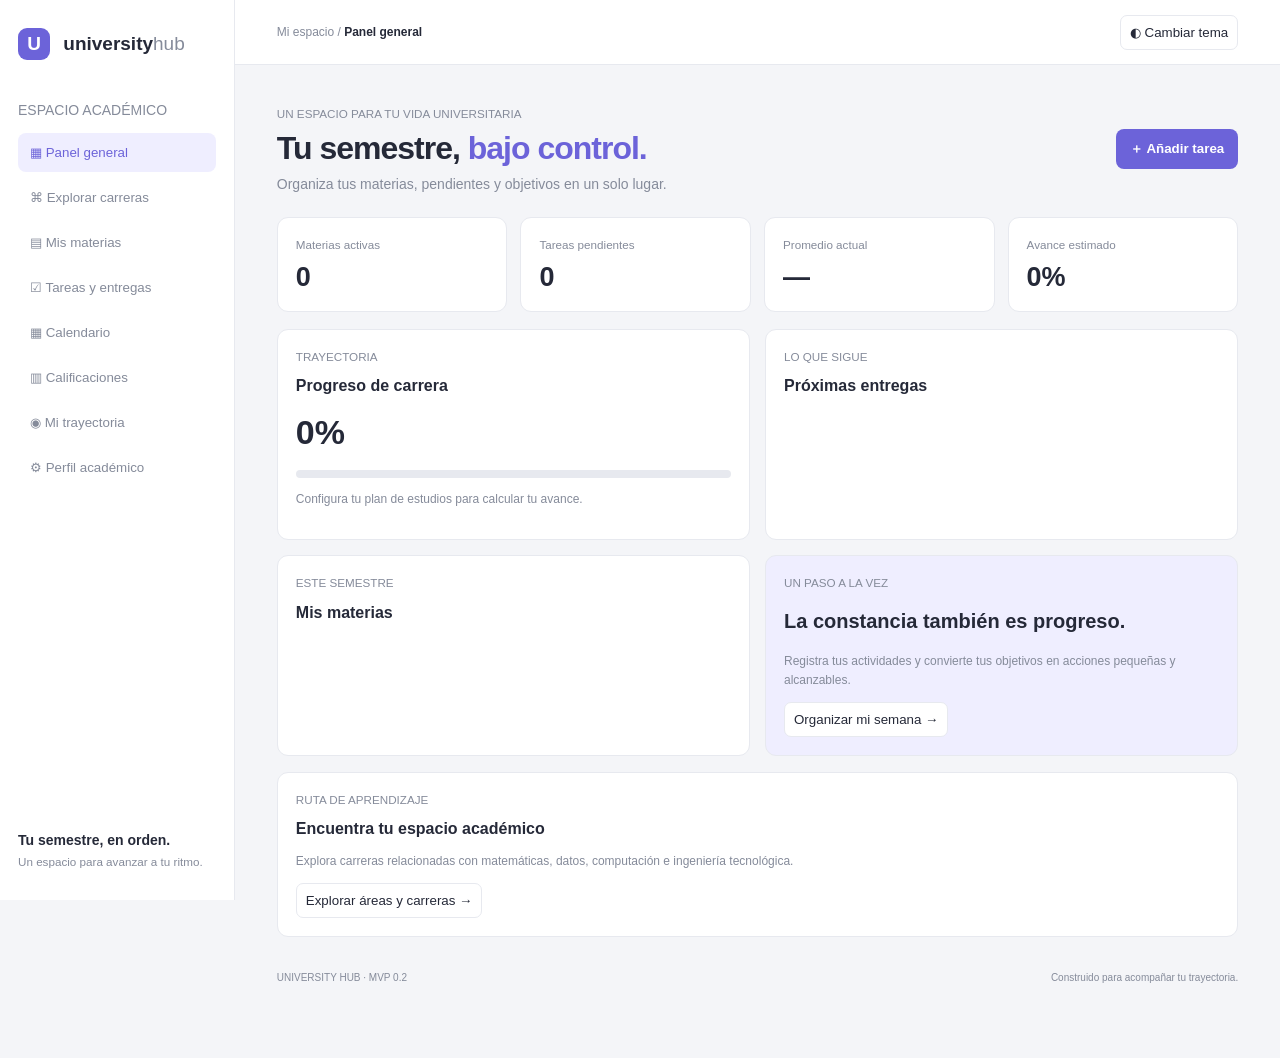
==== frontend/index.html @ e2d9e66b "Add UNAM study plan references and academic profile" ====
<!doctype html>
<html lang="es">
<head>
<meta charset="utf-8">
<meta name="viewport" content="width=device-width,initial-scale=1">
<title>University Hub</title>
<link rel="stylesheet" href="styles.css?v=20261125-6">
</head>
<body>
<aside class="sidebar">
  <div class="brand"><b>U</b> university<span>hub</span></div>
  <p class="muted">ESPACIO ACADÉMICO</p>
  <nav>
    <button class="active" data-view="dashboard">▦ Panel general</button>
    <button data-view="careers">⌘ Explorar carreras</button>
    <button data-view="subjects">▤ Mis materias</button>
    <button data-view="tasks">☑ Tareas y entregas</button>
    <button data-view="calendar">▦ Calendario</button>
    <button data-view="grades">▥ Calificaciones</button>
    <button data-view="progress">◉ Mi trayectoria</button>
    <button data-view="profile">⚙ Perfil académico</button>
  </nav>
  <div class="side-bottom"><p>Tu semestre, en orden.</p><small>Un espacio para avanzar a tu ritmo.</small></div>
</aside>
<main>
  <header><span>Mi espacio / <b id="crumb">Panel general</b></span><button id="theme">◐ Cambiar tema</button></header>
  <div class="content">
    <div class="welcome">
      <div><small>UN ESPACIO PARA TU VIDA UNIVERSITARIA</small><h1 id="title">Tu semestre, <em>bajo control.</em></h1><p id="subtitle">Organiza tus materias, pendientes y objetivos en un solo lugar.</p></div>
      <button class="primary" id="new-task">＋ Añadir tarea</button>
    </div>
    <section class="view active" id="dashboard">
      <div class="stats">
        <article><small>Materias activas</small><strong id="s-subjects">0</strong></article>
        <article><small>Tareas pendientes</small><strong id="s-tasks">0</strong></article>
        <article><small>Promedio actual</small><strong id="s-average">—</strong></article>
        <article><small>Avance estimado</small><strong id="s-progress">0%</strong></article>
      </div>
      <div class="grid">
        <article class="panel"><small>TRAYECTORIA</small><h2>Progreso de carrera</h2><strong class="big" id="progress">0%</strong><div class="bar"><i id="bar"></i></div><p id="credits">Configura tu plan de estudios para calcular tu avance.</p></article>
        <article class="panel"><small>LO QUE SIGUE</small><h2>Próximas entregas</h2><div id="upcoming"></div></article>
        <article class="panel"><small>ESTE SEMESTRE</small><h2>Mis materias</h2><div id="subject-summary"></div></article>
        <article class="panel accent"><small>UN PASO A LA VEZ</small><h2>La constancia también es progreso.</h2><p>Registra tus actividades y convierte tus objetivos en acciones pequeñas y alcanzables.</p><button data-go="tasks">Organizar mi semana →</button></article>
      </div>
      <article class="panel career-highlight"><small>RUTA DE APRENDIZAJE</small><h2 id="career-home-title">Encuentra tu espacio académico</h2><p id="career-home-description">Explora carreras relacionadas con matemáticas, datos, computación e ingeniería tecnológica.</p><button data-go="careers">Explorar áreas y carreras →</button></article>
    </section>
    <section class="view" id="careers">
      <div class="section-head"><div><h2>Explora áreas y carreras</h2><p>Elige una disciplina y descubre carreras afines, sus materias y herramientas.</p></div></div>
      <div class="career-grid" id="career-list"></div>
      <p class="notice">Las áreas y materias son una guía orientativa, no un plan oficial. Los nombres, créditos, seriaciones y requisitos cambian según la universidad y el plan de estudios.</p>
    </section>
    <section class="view" id="subjects"><div class="section-head"><div><h2>Materias del semestre</h2><p>Administra tus asignaturas y créditos.</p></div><button class="primary" id="add-subject">＋ Nueva materia</button></div><div class="cards" id="subjects-list"></div></section>
    <section class="view" id="tasks"><div class="section-head"><div><h2>Tareas y entregas</h2><p>Da seguimiento a tus próximos pendientes.</p></div><button class="primary" id="add-task-2">＋ Nueva tarea</button></div><div class="panel" id="tasks-list"></div></section>
    <section class="view" id="calendar"><div class="section-head"><div><h2>Calendario académico</h2><p>Fechas importantes y organización semanal.</p></div></div><div class="panel"><h2 id="month">Este mes</h2><div class="calendar" id="calendar-grid"></div></div></section>
    <section class="view" id="grades"><div class="section-head"><div><h2>Calificaciones</h2><p>Consulta tus resultados y promedio.</p></div></div><div class="panel"><h2>Promedio: <span id="avg">—</span></h2><div id="grade-list"></div></div></section>
    <section class="view" id="progress-view"><div class="section-head"><div><h2>Mi trayectoria</h2><p>Tu avance universitario.</p></div></div><div class="panel"><strong class="big" id="journey">0%</strong><div class="bar"><i id="journey-bar"></i></div><p id="journey-detail"></p><p class="muted">El avance se calculará con tus datos académicos reales. Todavía no hay materias ni progreso registrados.</p></div></section>
    <section class="view" id="profile"><div class="section-head"><div><h2>Perfil académico</h2><p>Configura tu información universitaria.</p></div></div><form class="panel form" id="profile-form">
      <label>Nombre<input id="name" value="" placeholder="Tu nombre"></label>
      <label>Universidad<input id="university" value="Universidad Nacional Autónoma de México (UNAM)" readonly></label>
      <label>Carrera<select id="career"><option value="">Selecciona tu carrera</option><optgroup label="Matemáticas, estadística y análisis"><option>Actuaría</option><option>Matemáticas</option><option>Matemáticas Aplicadas</option><option>Estadística</option><option>Ciencia de Datos</option><option>Economía</option><option>Finanzas</option></optgroup><optgroup label="Computación y desarrollo"><option>Ciencias de la Computación</option><option>Informática</option><option>Ingeniería de Software</option><option>Sistemas Computacionales</option><option>Inteligencia Artificial</option><option>Ciberseguridad</option><option>Tecnologías de la Información</option></optgroup><optgroup label="Ingeniería y tecnología"><option>Ingeniería en Computación</option><option>Ingeniería Electrónica</option><option>Ingeniería Eléctrica</option><option>Ingeniería Mecatrónica</option><option>Robótica</option><option>Telecomunicaciones</option></optgroup><option>Otra carrera</option></select></label>
      <div class="unam-plan panel" id="unam-plan-info"><p>Selecciona una carrera para consultar su correspondencia con la oferta académica y los planes de estudio oficiales de la UNAM.</p></div>\n      <label>Semestre<input id="semester" type="number" min="1" value="1"></label>
      <label>Materias aprobadas<input id="approved" type="number" min="0" value="0"></label>
      <label>Total de materias<input id="total" type="number" min="0" value="0"></label>
      <button class="primary">Guardar perfil</button>
    </form></section>
    <footer>UNIVERSITY HUB · MVP 0.2 <span>Construido para acompañar tu trayectoria.</span></footer>
  </div>
</main>
<dialog id="task-dialog"><form id="task-form"><h2>Nueva tarea</h2><label>Nombre<input id="task-title" required></label><label>Materia<input id="task-subject"></label><label>Fecha<input id="task-date" type="date" required></label><button class="primary">Guardar</button><button type="button" id="cancel-task">Cancelar</button></form></dialog>
<dialog id="subject-dialog"><form id="subject-form"><h2>Nueva materia</h2><label>Nombre<input id="subject-name" required></label><label>Créditos<input id="subject-credits" type="number" min="1" value="8"></label><label>Calificación opcional<input id="subject-grade" type="number" min="0" max="10" step=".1"></label><button class="primary">Guardar</button><button type="button" id="cancel-subject">Cancelar</button></form></dialog>
<script src="app.js?v=20261125-6"></script>
</body>
</html>
---- frontend/styles.css ----
:root{--bg:#f4f5f8;--card:#fff;--text:#252938;--muted:#858b9a;--line:#e7e9ef;--accent:#6c63d9;--soft:#efeeff}
*{box-sizing:border-box}
body{margin:0;background:var(--bg);color:var(--text);font:14px Arial,sans-serif}
body.dark{--bg:#11151d;--card:#1b2230;--text:#edf0f7;--muted:#a0a9ba;--line:#30394a;--soft:#302e50}
.sidebar{position:fixed;inset:0 auto 0 0;width:235px;background:var(--card);border-right:1px solid var(--line);padding:28px 18px}
.brand{font-size:19px;font-weight:bold;margin-bottom:42px}
.brand b{display:inline-grid;place-items:center;background:var(--accent);color:white;width:32px;height:32px;border-radius:9px;margin-right:8px}
.brand span{color:var(--muted);font-weight:normal}
.muted,.sidebar p,small{color:var(--muted)}
nav{display:grid;gap:6px;margin-top:15px}
nav button,button{cursor:pointer}
nav button{border:0;background:none;color:var(--muted);text-align:left;padding:12px;border-radius:8px}
nav button.active,nav button:hover{background:var(--soft);color:var(--accent)}
.side-bottom{position:absolute;bottom:28px;line-height:1.5}
.side-bottom p{font-weight:bold;color:var(--text);margin-bottom:0}
main{margin-left:235px}
header{height:65px;background:var(--card);border-bottom:1px solid var(--line);display:flex;align-items:center;justify-content:space-between;padding:0 4%}
header span{color:var(--muted);font-size:12px}
header b{color:var(--text)}
header button,.panel button{border:1px solid var(--line);background:var(--card);color:var(--text);padding:9px;border-radius:7px}
.content{max-width:1300px;margin:auto;padding:40px 4%}
.welcome,.section-head{display:flex;align-items:center;justify-content:space-between;margin-bottom:25px}
.welcome h1{font-size:32px;letter-spacing:-1px;margin:9px 0}
.welcome em{color:var(--accent);font-style:normal}
.welcome p,.section-head p{color:var(--muted);margin:0}
.primary{border:0!important;background:var(--accent)!important;color:white!important;border-radius:8px;padding:11px 14px;font-weight:bold}
.stats{display:grid;grid-template-columns:repeat(4,1fr);gap:13px;margin-bottom:17px}
.stats article,.panel{background:var(--card);border:1px solid var(--line);border-radius:11px;padding:18px}
.stats strong{display:block;font-size:27px;margin-top:10px}
.grid{display:grid;grid-template-columns:1fr 1fr;gap:15px}
.panel h2{font-size:16px}
.big{font-size:34px;display:block;margin:18px 0}
.bar{height:8px;background:var(--line);border-radius:9px;overflow:hidden}
.bar i{display:block;background:var(--accent);height:100%;width:0%}
.panel p{color:var(--muted);font-size:12px;line-height:1.6}
.accent{background:var(--soft)}
.accent h2{font-size:20px;line-height:1.4}
.career-highlight{margin-top:16px}
.view{display:none}
.view.active{display:block}
.section-head h2{margin:0 0 7px}
.cards{display:grid;grid-template-columns:repeat(3,1fr);gap:13px}
.subject-card{background:var(--card);border:1px solid var(--line);padding:18px;border-radius:10px}
.subject-card h3{margin:8px 0}
.subject-card p{color:var(--muted);font-size:12px}
.row{padding:13px 0;border-bottom:1px solid var(--line);display:flex;justify-content:space-between;gap:12px}
.row:last-child{border:0}
.row small{display:block;margin-top:5px}
.row button{padding:5px 9px}
.calendar{display:grid;grid-template-columns:repeat(7,1fr);gap:6px;margin-top:20px}
.day{padding:16px 8px;border:1px solid var(--line);border-radius:7px;min-height:52px}
.form{display:grid;grid-template-columns:1fr 1fr;gap:14px;max-width:700px}
.form label,dialog label{display:grid;gap:7px;color:var(--muted);font-size:12px}
input,select{padding:10px;border:1px solid var(--line);border-radius:7px;background:var(--bg);color:var(--text)}
.career-grid{display:grid;grid-template-columns:repeat(3,minmax(0,1fr));gap:15px;align-items:stretch}
.career-card{background:var(--card);border:1px solid var(--line);border-radius:12px;padding:20px;display:flex;flex-direction:column}
.career-number{font-size:12px;color:var(--accent);font-weight:bold;letter-spacing:2px}
.career-card h3{font-size:20px;margin:12px 0 8px}
.career-card p,.career-card li{color:var(--muted);line-height:1.55;font-size:13px}
.career-card h4{font-size:12px;margin:18px 0 6px}
.career-card ul{padding-left:18px;margin:6px 0}
.tag-list{display:flex;flex-wrap:wrap;gap:6px}
.tag-list span{font-size:11px;padding:6px 8px;border-radius:20px;background:var(--soft);color:var(--text)}
.career-card .primary{margin-top:auto}
.notice{font-size:12px;color:var(--muted);line-height:1.6;margin-top:18px}
.empty-state{padding:25px;color:var(--muted);background:var(--card);border:1px dashed var(--line);border-radius:10px;grid-column:1/-1}
footer{display:flex;justify-content:space-between;color:var(--muted);font-size:10px;padding:35px 0}
dialog{border:1px solid var(--line);border-radius:12px;background:var(--card);color:var(--text);padding:24px;width:min(400px,90vw)}
dialog form{display:grid;gap:13px}
dialog::backdrop{background:#10152299}
@media(max-width:1050px){.career-grid{grid-template-columns:1fr 1fr}}
@media(max-width:900px){.sidebar{width:190px}main{margin-left:190px}.stats{grid-template-columns:1fr 1fr}.cards{grid-template-columns:1fr 1fr}}
@media(max-width:700px){.career-grid{grid-template-columns:1fr}}
@media(max-width:650px){.sidebar{position:relative;width:auto;height:auto;padding:15px}.side-bottom{display:none}main{margin:0}.brand{margin:0}.sidebar p,nav{display:none}.content{padding:24px 15px}.welcome h1{font-size:24px}.grid,.cards,.form{grid-template-columns:1fr}.stats{gap:8px}.stats article{padding:12px}.stats strong{font-size:22px}.welcome{gap:10px}.welcome .primary{font-size:0}.welcome .primary:after{content:'＋';font-size:15px}}

/* Career catalog grouped by related academic areas */
#career-list{display:block}
.career-group{margin:24px 0 32px}
.career-group-heading{display:flex;align-items:center;justify-content:space-between;gap:12px;border-bottom:1px solid var(--line);padding:0 0 10px;margin-bottom:14px}
.career-group-heading h3{font-size:17px;margin:0}
.career-group-heading span{font-size:11px;color:var(--muted)}
.career-group-grid{display:grid;grid-template-columns:repeat(3,minmax(0,1fr));gap:15px}
@media(max-width:1050px){.career-group-grid{grid-template-columns:1fr 1fr}}
@media(max-width:700px){.career-group-grid{grid-template-columns:1fr}}
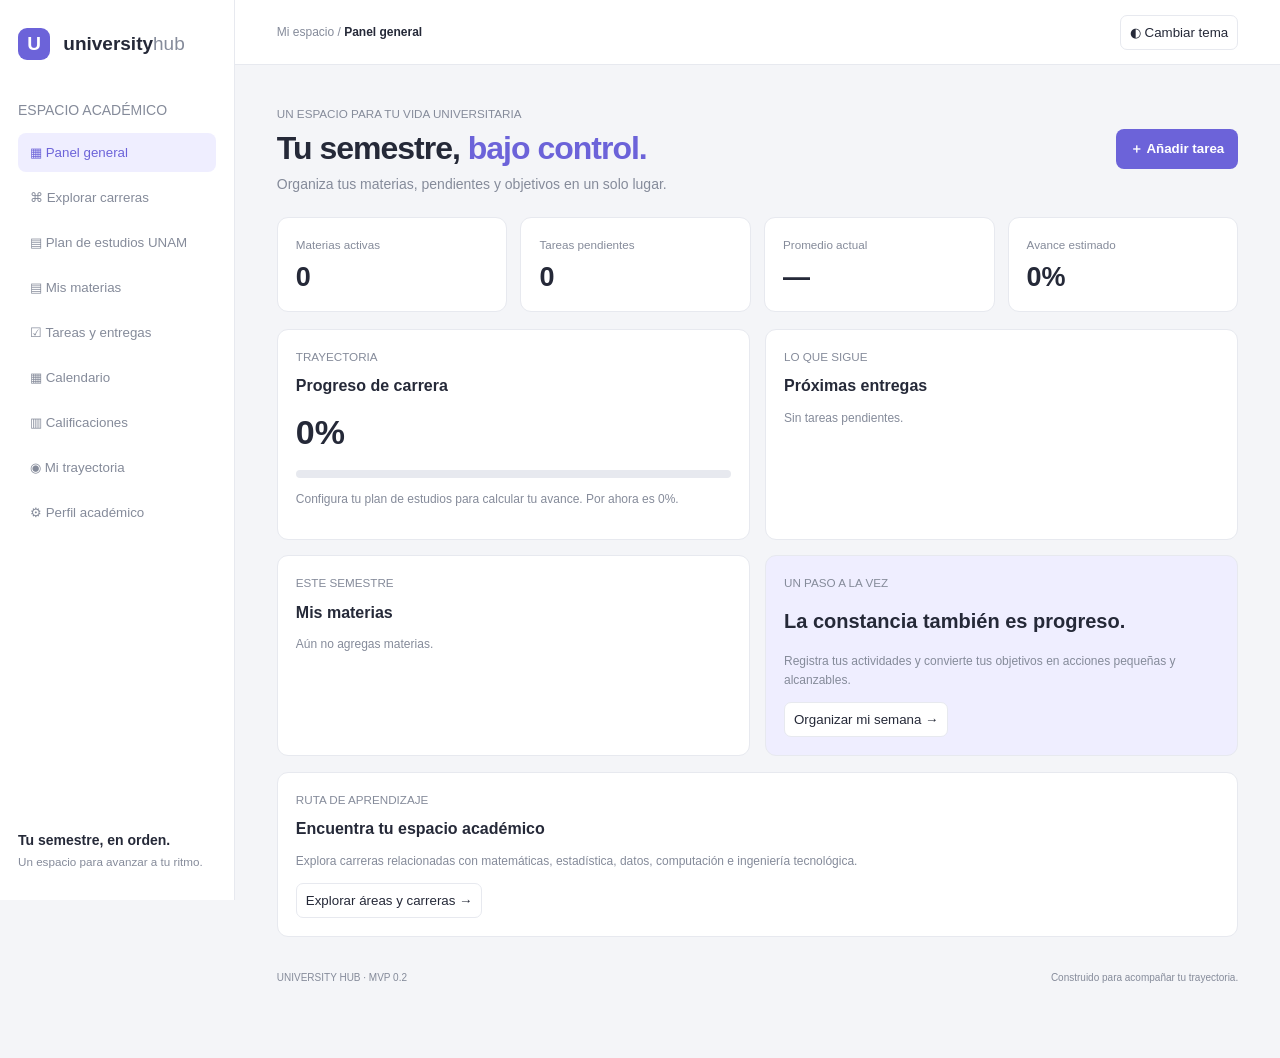
==== commit d83f912d: "Add UNAM curriculum navigation and view" ====
--- a/frontend/index.html
+++ b/frontend/index.html
@@ -4,7 +4,7 @@
 <meta charset="utf-8">
 <meta name="viewport" content="width=device-width,initial-scale=1">
 <title>University Hub</title>
-<link rel="stylesheet" href="styles.css?v=20261125-6">
+<link rel="stylesheet" href="styles.css?v=20261125-7">
 </head>
 <body>
 <aside class="sidebar">
@@ -13,6 +13,7 @@
   <nav>
     <button class="active" data-view="dashboard">▦ Panel general</button>
     <button data-view="careers">⌘ Explorar carreras</button>
+    <button data-view="unam-plan">▤ Plan de estudios UNAM</button>
     <button data-view="subjects">▤ Mis materias</button>
     <button data-view="tasks">☑ Tareas y entregas</button>
     <button data-view="calendar">▦ Calendario</button>
@@ -49,6 +50,7 @@
       <div class="career-grid" id="career-list"></div>
       <p class="notice">Las áreas y materias son una guía orientativa, no un plan oficial. Los nombres, créditos, seriaciones y requisitos cambian según la universidad y el plan de estudios.</p>
     </section>
+    <section class="view" id="unam-plan"><div class="section-head"><div><h2>Plan de estudios UNAM</h2><p>Mapas curriculares oficiales por semestre. Marca las materias que ya acreditaste.</p></div></div><div id="unam-curriculum"></div></section>
     <section class="view" id="subjects"><div class="section-head"><div><h2>Materias del semestre</h2><p>Administra tus asignaturas y créditos.</p></div><button class="primary" id="add-subject">＋ Nueva materia</button></div><div class="cards" id="subjects-list"></div></section>
     <section class="view" id="tasks"><div class="section-head"><div><h2>Tareas y entregas</h2><p>Da seguimiento a tus próximos pendientes.</p></div><button class="primary" id="add-task-2">＋ Nueva tarea</button></div><div class="panel" id="tasks-list"></div></section>
     <section class="view" id="calendar"><div class="section-head"><div><h2>Calendario académico</h2><p>Fechas importantes y organización semanal.</p></div></div><div class="panel"><h2 id="month">Este mes</h2><div class="calendar" id="calendar-grid"></div></div></section>
@@ -58,7 +60,8 @@
       <label>Nombre<input id="name" value="" placeholder="Tu nombre"></label>
       <label>Universidad<input id="university" value="Universidad Nacional Autónoma de México (UNAM)" readonly></label>
       <label>Carrera<select id="career"><option value="">Selecciona tu carrera</option><optgroup label="Matemáticas, estadística y análisis"><option>Actuaría</option><option>Matemáticas</option><option>Matemáticas Aplicadas</option><option>Estadística</option><option>Ciencia de Datos</option><option>Economía</option><option>Finanzas</option></optgroup><optgroup label="Computación y desarrollo"><option>Ciencias de la Computación</option><option>Informática</option><option>Ingeniería de Software</option><option>Sistemas Computacionales</option><option>Inteligencia Artificial</option><option>Ciberseguridad</option><option>Tecnologías de la Información</option></optgroup><optgroup label="Ingeniería y tecnología"><option>Ingeniería en Computación</option><option>Ingeniería Electrónica</option><option>Ingeniería Eléctrica</option><option>Ingeniería Mecatrónica</option><option>Robótica</option><option>Telecomunicaciones</option></optgroup><option>Otra carrera</option></select></label>
-      <div class="unam-plan panel" id="unam-plan-info"><p>Selecciona una carrera para consultar su correspondencia con la oferta académica y los planes de estudio oficiales de la UNAM.</p></div>\n      <label>Semestre<input id="semester" type="number" min="1" value="1"></label>
+      <div class="unam-plan panel" id="unam-plan-info"><p>Selecciona una carrera para consultar su correspondencia con la oferta académica y los planes de estudio oficiales de la UNAM.</p></div>
+      <label>Semestre<input id="semester" type="number" min="1" value="1"></label>
       <label>Materias aprobadas<input id="approved" type="number" min="0" value="0"></label>
       <label>Total de materias<input id="total" type="number" min="0" value="0"></label>
       <button class="primary">Guardar perfil</button>
@@ -68,6 +71,7 @@
 </main>
 <dialog id="task-dialog"><form id="task-form"><h2>Nueva tarea</h2><label>Nombre<input id="task-title" required></label><label>Materia<input id="task-subject"></label><label>Fecha<input id="task-date" type="date" required></label><button class="primary">Guardar</button><button type="button" id="cancel-task">Cancelar</button></form></dialog>
 <dialog id="subject-dialog"><form id="subject-form"><h2>Nueva materia</h2><label>Nombre<input id="subject-name" required></label><label>Créditos<input id="subject-credits" type="number" min="1" value="8"></label><label>Calificación opcional<input id="subject-grade" type="number" min="0" max="10" step=".1"></label><button class="primary">Guardar</button><button type="button" id="cancel-subject">Cancelar</button></form></dialog>
-<script src="app.js?v=20261125-6"></script>
+<script src="unam-plans.js?v=20261125-7"></script>
+<script src="app.js?v=20261125-7"></script>
 </body>
 </html>
--- a/frontend/styles.css
+++ b/frontend/styles.css
@@ -82,3 +82,12 @@
 .career-group-grid{display:grid;grid-template-columns:repeat(3,minmax(0,1fr));gap:15px}
 @media(max-width:1050px){.career-group-grid{grid-template-columns:1fr 1fr}}
 @media(max-width:700px){.career-group-grid{grid-template-columns:1fr}}
+
+/* Fuentes y trazabilidad de planes UNAM */
+.unam-plan{margin:18px 0;padding:20px;border:1px solid var(--line,#d9dee7);border-radius:16px}
+.unam-plan h3{margin:10px 0 6px}
+.unam-plan a{display:inline-block;margin:8px 0;color:var(--accent,#5267a8);font-weight:700}
+.plan-status{display:inline-block;font-size:.68rem;letter-spacing:.08em;font-weight:800;border-radius:999px;padding:6px 9px}
+.plan-status.verified{background:#e2f3e9;color:#17633a}
+.plan-status.related{background:#fff0d9;color:#80520a}
+.plan-note{font-size:.82rem;opacity:.8;line-height:1.55}
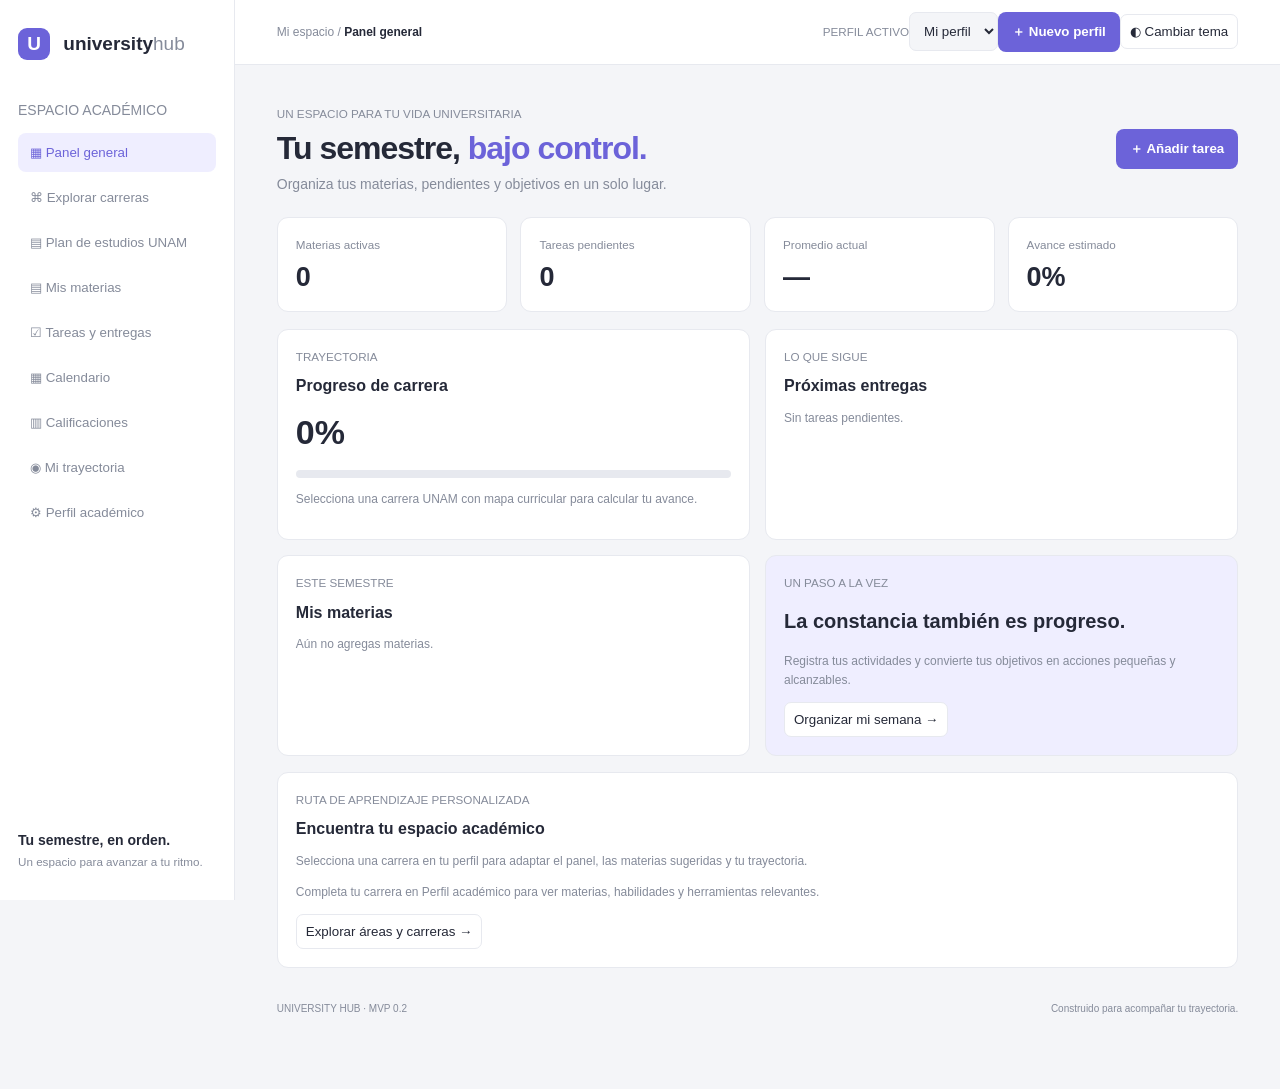
==== commit 2d702c7e: "Add profile selector and profile management interface" ====
--- a/frontend/index.html
+++ b/frontend/index.html
@@ -4,7 +4,7 @@
 <meta charset="utf-8">
 <meta name="viewport" content="width=device-width,initial-scale=1">
 <title>University Hub</title>
-<link rel="stylesheet" href="styles.css?v=20261125-7">
+<link rel="stylesheet" href="styles.css?v=20261125-8">
 </head>
 <body>
 <aside class="sidebar">
@@ -24,7 +24,7 @@
   <div class="side-bottom"><p>Tu semestre, en orden.</p><small>Un espacio para avanzar a tu ritmo.</small></div>
 </aside>
 <main>
-  <header><span>Mi espacio / <b id="crumb">Panel general</b></span><button id="theme">◐ Cambiar tema</button></header>
+  <header><span>Mi espacio / <b id="crumb">Panel general</b></span><div class="header-actions"><label class="profile-picker"><small>PERFIL ACTIVO</small><select id="profile-select" aria-label="Seleccionar perfil"></select></label><button id="create-profile" class="primary">＋ Nuevo perfil</button><button id="theme">◐ Cambiar tema</button></div></header>
   <div class="content">
     <div class="welcome">
       <div><small>UN ESPACIO PARA TU VIDA UNIVERSITARIA</small><h1 id="title">Tu semestre, <em>bajo control.</em></h1><p id="subtitle">Organiza tus materias, pendientes y objetivos en un solo lugar.</p></div>
@@ -43,7 +43,7 @@
         <article class="panel"><small>ESTE SEMESTRE</small><h2>Mis materias</h2><div id="subject-summary"></div></article>
         <article class="panel accent"><small>UN PASO A LA VEZ</small><h2>La constancia también es progreso.</h2><p>Registra tus actividades y convierte tus objetivos en acciones pequeñas y alcanzables.</p><button data-go="tasks">Organizar mi semana →</button></article>
       </div>
-      <article class="panel career-highlight"><small>RUTA DE APRENDIZAJE</small><h2 id="career-home-title">Encuentra tu espacio académico</h2><p id="career-home-description">Explora carreras relacionadas con matemáticas, datos, computación e ingeniería tecnológica.</p><button data-go="careers">Explorar áreas y carreras →</button></article>
+      <article class="panel career-highlight"><small>RUTA DE APRENDIZAJE PERSONALIZADA</small><h2 id="career-home-title">Encuentra tu espacio académico</h2><p id="career-home-description">Explora carreras relacionadas con matemáticas, datos, computación e ingeniería tecnológica.</p><div id="career-focus" class="career-focus"></div><button data-go="careers">Explorar áreas y carreras →</button></article>
     </section>
     <section class="view" id="careers">
       <div class="section-head"><div><h2>Explora áreas y carreras</h2><p>Elige una disciplina y descubre carreras afines, sus materias y herramientas.</p></div></div>
@@ -65,13 +65,14 @@
       <label>Materias aprobadas<input id="approved" type="number" min="0" value="0"></label>
       <label>Total de materias<input id="total" type="number" min="0" value="0"></label>
       <button class="primary">Guardar perfil</button>
-    </form></section>
+    </form><article class="panel profile-management"><div class="section-head"><div><h2>Perfiles guardados</h2><p>Cada perfil conserva sus propias materias, tareas, calificaciones y avance.</p></div><button type="button" class="primary" id="create-profile-inline">＋ Crear perfil</button></div><div id="profile-list"></div></article></section>
     <footer>UNIVERSITY HUB · MVP 0.2 <span>Construido para acompañar tu trayectoria.</span></footer>
   </div>
 </main>
 <dialog id="task-dialog"><form id="task-form"><h2>Nueva tarea</h2><label>Nombre<input id="task-title" required></label><label>Materia<input id="task-subject"></label><label>Fecha<input id="task-date" type="date" required></label><button class="primary">Guardar</button><button type="button" id="cancel-task">Cancelar</button></form></dialog>
 <dialog id="subject-dialog"><form id="subject-form"><h2>Nueva materia</h2><label>Nombre<input id="subject-name" required></label><label>Créditos<input id="subject-credits" type="number" min="1" value="8"></label><label>Calificación opcional<input id="subject-grade" type="number" min="0" max="10" step=".1"></label><button class="primary">Guardar</button><button type="button" id="cancel-subject">Cancelar</button></form></dialog>
-<script src="unam-plans.js?v=20261125-7"></script>
-<script src="app.js?v=20261125-7"></script>
+<dialog id="profile-dialog"><form id="profile-create-form"><h2>Crear perfil universitario</h2><label>Nombre del estudiante<input id="new-profile-name" placeholder="Ej. Alex" required></label><label>Carrera<select id="new-profile-career" required><option value="">Selecciona una carrera</option><optgroup label="Matemáticas, estadística y análisis"><option>Actuaría</option><option>Matemáticas</option><option>Matemáticas Aplicadas</option><option>Estadística</option><option>Ciencia de Datos</option><option>Economía</option><option>Finanzas</option></optgroup><optgroup label="Computación y desarrollo"><option>Ciencias de la Computación</option><option>Informática</option><option>Ingeniería de Software</option><option>Sistemas Computacionales</option><option>Inteligencia Artificial</option><option>Ciberseguridad</option><option>Tecnologías de la Información</option></optgroup><optgroup label="Ingeniería y tecnología"><option>Ingeniería en Computación</option><option>Ingeniería Electrónica</option><option>Ingeniería Eléctrica</option><option>Ingeniería Mecatrónica</option><option>Robótica</option><option>Telecomunicaciones</option></optgroup><option>Otra carrera</option></select></label><label>Semestre<input id="new-profile-semester" type="number" min="1" max="20" value="1"></label><button class="primary">Crear y abrir perfil</button><button type="button" id="cancel-profile">Cancelar</button></form></dialog>
+<script src="unam-plans.js?v=20261125-8"></script>
+<script src="app.js?v=20261125-8"></script>
 </body>
 </html>
--- a/frontend/styles.css
+++ b/frontend/styles.css
@@ -91,3 +91,24 @@
 .plan-status.verified{background:#e2f3e9;color:#17633a}
 .plan-status.related{background:#fff0d9;color:#80520a}
 .plan-note{font-size:.82rem;opacity:.8;line-height:1.55}
+
+/* Mapa curricular oficial UNAM */
+.curriculum-meta{margin-bottom:18px}
+.curriculum-meta h3{font-size:22px;margin:12px 0 6px}
+.curriculum-stats{display:grid;grid-template-columns:repeat(4,minmax(0,1fr));gap:12px;margin:18px 0}
+.curriculum-stats div{display:grid;gap:4px}
+.curriculum-stats strong{font-size:23px}
+.curriculum-stats small{font-size:11px;color:var(--muted)}
+.semester-block{background:var(--card);border:1px solid var(--line);border-radius:12px;padding:16px;margin:14px 0}
+.semester-title{display:flex;justify-content:space-between;align-items:center;border-bottom:1px solid var(--line);padding-bottom:9px;margin-bottom:5px}
+.semester-title h3{margin:0;font-size:16px}
+.semester-title span{font-size:11px;color:var(--muted)}
+.curriculum-course{display:flex!important;align-items:center;gap:12px;padding:11px 2px;border-bottom:1px solid var(--line);font-size:13px!important;color:var(--text)!important}
+.curriculum-course:last-child{border:0}
+.curriculum-course input{width:17px;height:17px;accent-color:var(--accent);flex:none}
+.curriculum-course span{display:block;flex:1}
+.curriculum-course small{display:block;color:var(--muted);margin-top:4px}
+.curriculum-course b{font-size:10px;color:var(--muted)}
+@media(max-width:600px){.curriculum-stats{grid-template-columns:1fr 1fr}.semester-title{align-items:flex-start;gap:8px;flex-direction:column}}
+
+.curriculum-filter{display:flex;align-items:center;gap:10px;margin:14px 0;color:var(--muted);font-size:12px}.curriculum-filter select{min-width:190px}
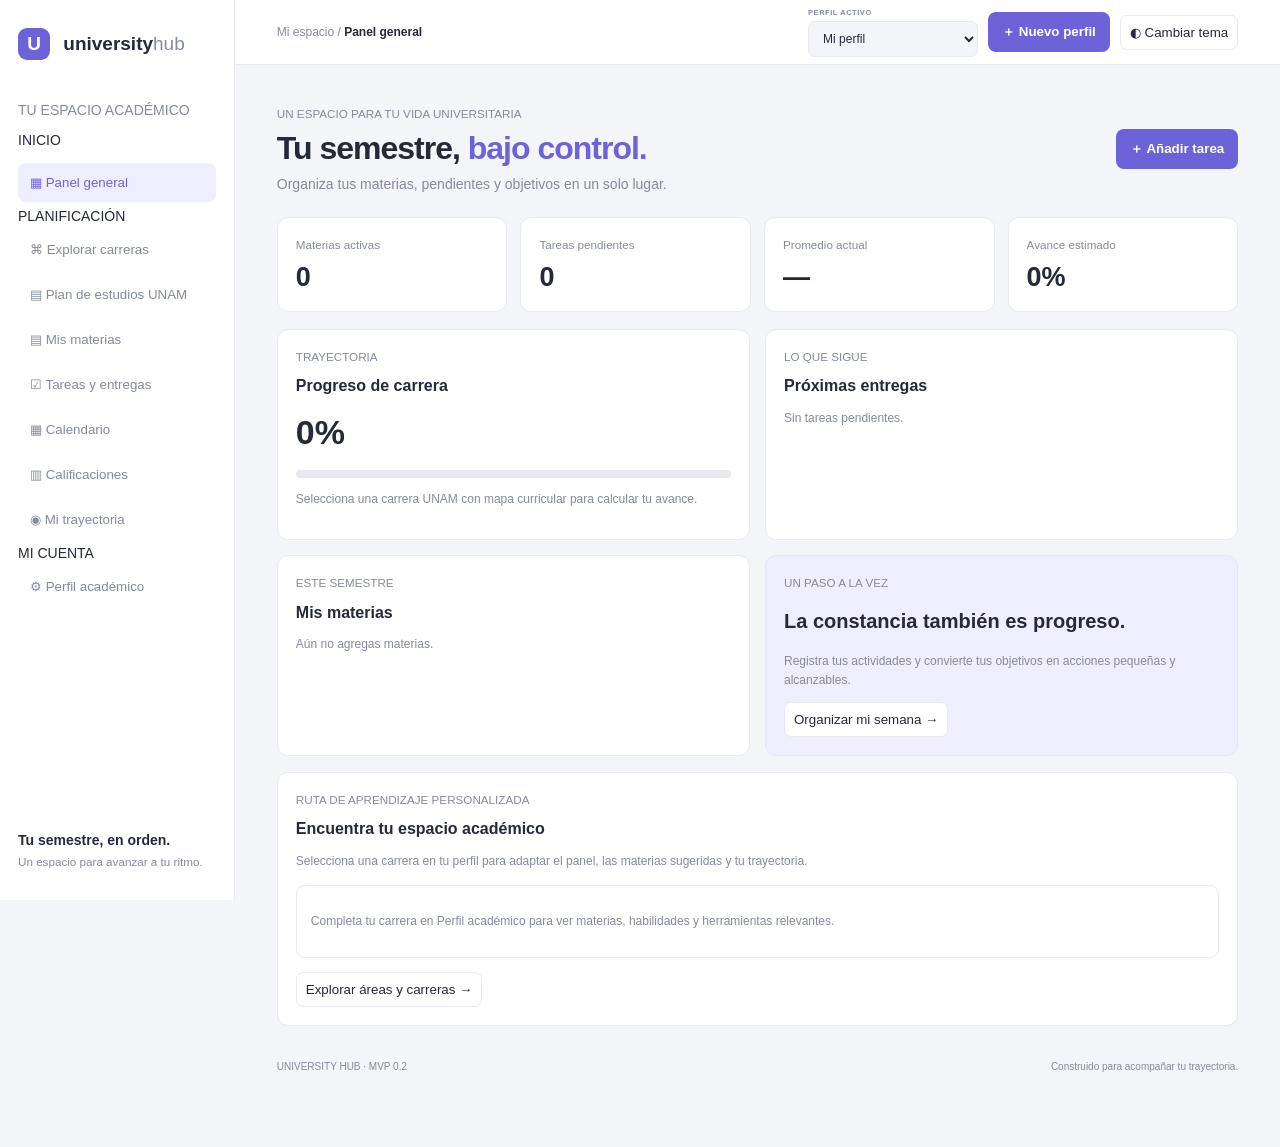
==== commit af5d8ec5: "Improve navigation and add guided dashboard onboarding" ====
--- a/frontend/index.html
+++ b/frontend/index.html
@@ -4,22 +4,22 @@
 <meta charset="utf-8">
 <meta name="viewport" content="width=device-width,initial-scale=1">
 <title>University Hub</title>
-<link rel="stylesheet" href="styles.css?v=20261125-8">
+<link rel="stylesheet" href="styles.css?v=20261125-9">
 </head>
 <body>
 <aside class="sidebar">
   <div class="brand"><b>U</b> university<span>hub</span></div>
-  <p class="muted">ESPACIO ACADÉMICO</p>
+  <p class="muted">TU ESPACIO ACADÉMICO</p><div class="nav-caption">INICIO</div>
   <nav>
     <button class="active" data-view="dashboard">▦ Panel general</button>
-    <button data-view="careers">⌘ Explorar carreras</button>
+    <div class="nav-caption">PLANIFICACIÓN</div><button data-view="careers">⌘ Explorar carreras</button>
     <button data-view="unam-plan">▤ Plan de estudios UNAM</button>
     <button data-view="subjects">▤ Mis materias</button>
     <button data-view="tasks">☑ Tareas y entregas</button>
     <button data-view="calendar">▦ Calendario</button>
     <button data-view="grades">▥ Calificaciones</button>
     <button data-view="progress">◉ Mi trayectoria</button>
-    <button data-view="profile">⚙ Perfil académico</button>
+    <div class="nav-caption">MI CUENTA</div><button data-view="profile">⚙ Perfil académico</button>
   </nav>
   <div class="side-bottom"><p>Tu semestre, en orden.</p><small>Un espacio para avanzar a tu ritmo.</small></div>
 </aside>
@@ -72,7 +72,7 @@
 <dialog id="task-dialog"><form id="task-form"><h2>Nueva tarea</h2><label>Nombre<input id="task-title" required></label><label>Materia<input id="task-subject"></label><label>Fecha<input id="task-date" type="date" required></label><button class="primary">Guardar</button><button type="button" id="cancel-task">Cancelar</button></form></dialog>
 <dialog id="subject-dialog"><form id="subject-form"><h2>Nueva materia</h2><label>Nombre<input id="subject-name" required></label><label>Créditos<input id="subject-credits" type="number" min="1" value="8"></label><label>Calificación opcional<input id="subject-grade" type="number" min="0" max="10" step=".1"></label><button class="primary">Guardar</button><button type="button" id="cancel-subject">Cancelar</button></form></dialog>
 <dialog id="profile-dialog"><form id="profile-create-form"><h2>Crear perfil universitario</h2><label>Nombre del estudiante<input id="new-profile-name" placeholder="Ej. Alex" required></label><label>Carrera<select id="new-profile-career" required><option value="">Selecciona una carrera</option><optgroup label="Matemáticas, estadística y análisis"><option>Actuaría</option><option>Matemáticas</option><option>Matemáticas Aplicadas</option><option>Estadística</option><option>Ciencia de Datos</option><option>Economía</option><option>Finanzas</option></optgroup><optgroup label="Computación y desarrollo"><option>Ciencias de la Computación</option><option>Informática</option><option>Ingeniería de Software</option><option>Sistemas Computacionales</option><option>Inteligencia Artificial</option><option>Ciberseguridad</option><option>Tecnologías de la Información</option></optgroup><optgroup label="Ingeniería y tecnología"><option>Ingeniería en Computación</option><option>Ingeniería Electrónica</option><option>Ingeniería Eléctrica</option><option>Ingeniería Mecatrónica</option><option>Robótica</option><option>Telecomunicaciones</option></optgroup><option>Otra carrera</option></select></label><label>Semestre<input id="new-profile-semester" type="number" min="1" max="20" value="1"></label><button class="primary">Crear y abrir perfil</button><button type="button" id="cancel-profile">Cancelar</button></form></dialog>
-<script src="unam-plans.js?v=20261125-8"></script>
-<script src="app.js?v=20261125-8"></script>
+<script src="unam-plans.js?v=20261125-9"></script>
+<script src="app.js?v=20261125-9"></script>
 </body>
 </html>
--- a/frontend/styles.css
+++ b/frontend/styles.css
@@ -112,3 +112,20 @@
 @media(max-width:600px){.curriculum-stats{grid-template-columns:1fr 1fr}.semester-title{align-items:flex-start;gap:8px;flex-direction:column}}
 
 .curriculum-filter{display:flex;align-items:center;gap:10px;margin:14px 0;color:var(--muted);font-size:12px}.curriculum-filter select{min-width:190px}
+
+/* Multi-profile workspace */
+.header-actions{display:flex;align-items:center;gap:10px}
+.profile-picker{display:grid;gap:4px;font-size:9px;color:var(--muted);font-weight:bold;letter-spacing:.06em}
+.profile-picker select{min-width:170px;max-width:240px;padding:9px 30px 9px 10px;font-size:12px}
+.profile-management{margin-top:18px}
+.profile-choice{display:flex;align-items:center;justify-content:space-between;gap:12px;padding:13px 0;border-bottom:1px solid var(--line)}
+.profile-choice:last-child{border:0}
+.profile-choice div{display:grid;gap:5px}
+.profile-choice small{color:var(--muted)}
+.profile-choice.selected{border-left:3px solid var(--accent);padding-left:12px}
+.profile-choice button{border:1px solid var(--line);border-radius:7px;padding:8px 11px;background:var(--soft);color:var(--text)}
+.career-focus{margin:14px 0;padding:14px;border:1px solid var(--line);border-radius:9px}
+.career-focus h3{margin:0 0 7px;font-size:15px}
+.career-focus p{color:var(--muted);font-size:12px;line-height:1.6}
+.career-focus .tag-list{margin:10px 0}
+@media(max-width:760px){header{height:auto;min-height:65px;gap:10px;flex-wrap:wrap;padding:12px 4%}.header-actions{flex-wrap:wrap}.profile-picker select{min-width:130px;max-width:170px}.header-actions #create-profile{font-size:0;padding:9px}.header-actions #create-profile:after{content:"＋ Perfil";font-size:12px}}
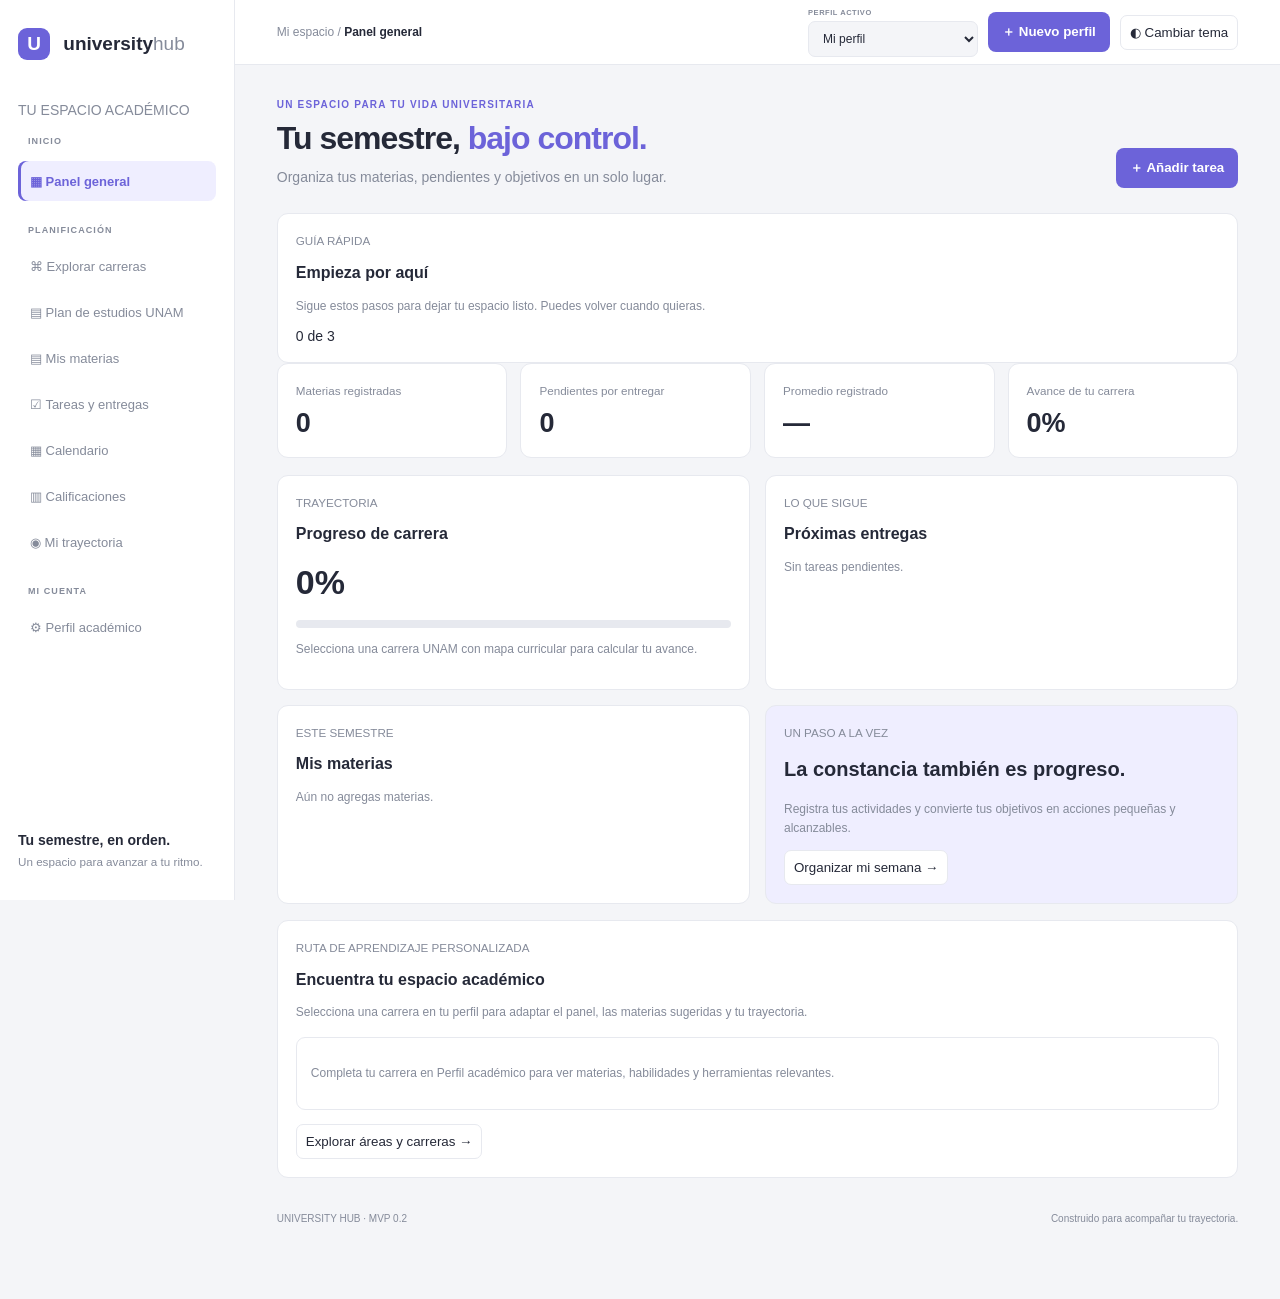
==== commit 38ff5426: "Make University Hub easier to navigate" ====
--- a/frontend/index.html
+++ b/frontend/index.html
@@ -4,7 +4,7 @@
 <meta charset="utf-8">
 <meta name="viewport" content="width=device-width,initial-scale=1">
 <title>University Hub</title>
-<link rel="stylesheet" href="styles.css?v=20261125-9">
+<link rel="stylesheet" href="styles.css?v=20261125-10">
 </head>
 <body>
 <aside class="sidebar">
@@ -31,11 +31,12 @@
       <button class="primary" id="new-task">＋ Añadir tarea</button>
     </div>
     <section class="view active" id="dashboard">
+      <article class="panel getting-started"><div class="guide-heading"><div><small>GUÍA RÁPIDA</small><h2>Empieza por aquí</h2><p>Sigue estos pasos para dejar tu espacio listo. Puedes volver cuando quieras.</p></div><span class="guide-counter" id="guide-counter">0 de 3</span></div><div class="guide-steps" id="guide-steps"></div></article>
       <div class="stats">
-        <article><small>Materias activas</small><strong id="s-subjects">0</strong></article>
-        <article><small>Tareas pendientes</small><strong id="s-tasks">0</strong></article>
-        <article><small>Promedio actual</small><strong id="s-average">—</strong></article>
-        <article><small>Avance estimado</small><strong id="s-progress">0%</strong></article>
+        <article><small>Materias registradas</small><strong id="s-subjects">0</strong></article>
+        <article><small>Pendientes por entregar</small><strong id="s-tasks">0</strong></article>
+        <article><small>Promedio registrado</small><strong id="s-average">—</strong></article>
+        <article><small>Avance de tu carrera</small><strong id="s-progress">0%</strong></article>
       </div>
       <div class="grid">
         <article class="panel"><small>TRAYECTORIA</small><h2>Progreso de carrera</h2><strong class="big" id="progress">0%</strong><div class="bar"><i id="bar"></i></div><p id="credits">Configura tu plan de estudios para calcular tu avance.</p></article>
@@ -51,10 +52,10 @@
       <p class="notice">Las áreas y materias son una guía orientativa, no un plan oficial. Los nombres, créditos, seriaciones y requisitos cambian según la universidad y el plan de estudios.</p>
     </section>
     <section class="view" id="unam-plan"><div class="section-head"><div><h2>Plan de estudios UNAM</h2><p>Mapas curriculares oficiales por semestre. Marca las materias que ya acreditaste.</p></div></div><div id="unam-curriculum"></div></section>
-    <section class="view" id="subjects"><div class="section-head"><div><h2>Materias del semestre</h2><p>Administra tus asignaturas y créditos.</p></div><button class="primary" id="add-subject">＋ Nueva materia</button></div><div class="cards" id="subjects-list"></div></section>
-    <section class="view" id="tasks"><div class="section-head"><div><h2>Tareas y entregas</h2><p>Da seguimiento a tus próximos pendientes.</p></div><button class="primary" id="add-task-2">＋ Nueva tarea</button></div><div class="panel" id="tasks-list"></div></section>
+    <section class="view" id="subjects"><div class="section-head"><div><h2>Mis materias</h2><p>Añade las asignaturas que estás cursando y registra sus créditos y calificaciones.</p></div><button class="primary" id="add-subject">＋ Nueva materia</button></div><div class="cards" id="subjects-list"></div></section>
+    <section class="view" id="tasks"><div class="section-head"><div><h2>Tareas y entregas</h2><p>Registra qué debes entregar y marca cada tarea cuando termines.</p></div><button class="primary" id="add-task-2">＋ Nueva tarea</button></div><div class="panel" id="tasks-list"></div></section>
     <section class="view" id="calendar"><div class="section-head"><div><h2>Calendario académico</h2><p>Fechas importantes y organización semanal.</p></div></div><div class="panel"><h2 id="month">Este mes</h2><div class="calendar" id="calendar-grid"></div></div></section>
-    <section class="view" id="grades"><div class="section-head"><div><h2>Calificaciones</h2><p>Consulta tus resultados y promedio.</p></div></div><div class="panel"><h2>Promedio: <span id="avg">—</span></h2><div id="grade-list"></div></div></section>
+    <section class="view" id="grades"><div class="section-head"><div><h2>Calificaciones</h2><p>Las calificaciones que registres en tus materias aparecerán aquí.</p></div></div><div class="panel"><h2>Promedio: <span id="avg">—</span></h2><div id="grade-list"></div></div></section>
     <section class="view" id="progress-view"><div class="section-head"><div><h2>Mi trayectoria</h2><p>Tu avance universitario.</p></div></div><div class="panel"><strong class="big" id="journey">0%</strong><div class="bar"><i id="journey-bar"></i></div><p id="journey-detail"></p><p class="muted">El avance se calculará con tus datos académicos reales. Todavía no hay materias ni progreso registrados.</p></div></section>
     <section class="view" id="profile"><div class="section-head"><div><h2>Perfil académico</h2><p>Configura tu información universitaria.</p></div></div><form class="panel form" id="profile-form">
       <label>Nombre<input id="name" value="" placeholder="Tu nombre"></label>
@@ -72,7 +73,7 @@
 <dialog id="task-dialog"><form id="task-form"><h2>Nueva tarea</h2><label>Nombre<input id="task-title" required></label><label>Materia<input id="task-subject"></label><label>Fecha<input id="task-date" type="date" required></label><button class="primary">Guardar</button><button type="button" id="cancel-task">Cancelar</button></form></dialog>
 <dialog id="subject-dialog"><form id="subject-form"><h2>Nueva materia</h2><label>Nombre<input id="subject-name" required></label><label>Créditos<input id="subject-credits" type="number" min="1" value="8"></label><label>Calificación opcional<input id="subject-grade" type="number" min="0" max="10" step=".1"></label><button class="primary">Guardar</button><button type="button" id="cancel-subject">Cancelar</button></form></dialog>
 <dialog id="profile-dialog"><form id="profile-create-form"><h2>Crear perfil universitario</h2><label>Nombre del estudiante<input id="new-profile-name" placeholder="Ej. Alex" required></label><label>Carrera<select id="new-profile-career" required><option value="">Selecciona una carrera</option><optgroup label="Matemáticas, estadística y análisis"><option>Actuaría</option><option>Matemáticas</option><option>Matemáticas Aplicadas</option><option>Estadística</option><option>Ciencia de Datos</option><option>Economía</option><option>Finanzas</option></optgroup><optgroup label="Computación y desarrollo"><option>Ciencias de la Computación</option><option>Informática</option><option>Ingeniería de Software</option><option>Sistemas Computacionales</option><option>Inteligencia Artificial</option><option>Ciberseguridad</option><option>Tecnologías de la Información</option></optgroup><optgroup label="Ingeniería y tecnología"><option>Ingeniería en Computación</option><option>Ingeniería Electrónica</option><option>Ingeniería Eléctrica</option><option>Ingeniería Mecatrónica</option><option>Robótica</option><option>Telecomunicaciones</option></optgroup><option>Otra carrera</option></select></label><label>Semestre<input id="new-profile-semester" type="number" min="1" max="20" value="1"></label><button class="primary">Crear y abrir perfil</button><button type="button" id="cancel-profile">Cancelar</button></form></dialog>
-<script src="unam-plans.js?v=20261125-9"></script>
-<script src="app.js?v=20261125-9"></script>
+<script src="unam-plans.js?v=20261125-10"></script>
+<script src="app.js?v=20261125-10"></script>
 </body>
 </html>
--- a/frontend/styles.css
+++ b/frontend/styles.css
@@ -129,3 +129,31 @@
 .career-focus p{color:var(--muted);font-size:12px;line-height:1.6}
 .career-focus .tag-list{margin:10px 0}
 @media(max-width:760px){header{height:auto;min-height:65px;gap:10px;flex-wrap:wrap;padding:12px 4%}.header-actions{flex-wrap:wrap}.profile-picker select{min-width:130px;max-width:170px}.header-actions #create-profile{font-size:0;padding:9px}.header-actions #create-profile:after{content:"＋ Perfil";font-size:12px}}
+
+
+/* Navegación más clara y primeros pasos */
+.nav-caption{margin:18px 10px 5px;color:var(--muted);font-size:9px;font-weight:800;letter-spacing:.12em}
+nav button{font-size:13px;min-height:40px;transition:background .15s ease,color .15s ease}
+nav button.active{font-weight:700;box-shadow:inset 3px 0 var(--accent)}
+.content{padding-top:30px}
+.welcome{align-items:flex-end;gap:18px}
+.welcome>div>small,.eyebrow{font-size:10px;font-weight:800;letter-spacing:.12em;color:var(--accent)}
+.welcome p{line-height:1.6}
+.quick-start{display:grid;grid-template-columns:minmax(220px,.85fr) 1.4fr;gap:22px;align-items:center;margin-bottom:18px;padding:22px}
+.quick-start h2{font-size:18px;line-height:1.35;margin:9px 0}
+.quick-start>div>p{font-size:12px;line-height:1.65;color:var(--muted);max-width:360px}
+.quick-actions{display:grid;grid-template-columns:repeat(3,minmax(0,1fr));gap:9px}
+.quick-actions button{display:flex;align-items:center;gap:9px;text-align:left;padding:12px;border:1px solid var(--line);border-radius:9px;background:var(--bg);color:var(--text);min-width:0}
+.quick-actions button:hover{border-color:var(--accent);background:var(--soft)}
+.quick-actions button>b{display:grid;place-items:center;flex:none;width:27px;height:27px;border-radius:50%;background:var(--soft);color:var(--accent)}
+.quick-actions button span{display:grid;gap:4px;min-width:0}
+.quick-actions button strong{font-size:11px}
+.quick-actions button small{font-size:10px;color:var(--muted);line-height:1.35}
+.quick-actions button i{font-style:normal;color:var(--accent);margin-left:auto}
+.stats article{transition:transform .15s ease,border-color .15s ease}
+.stats article:hover{transform:translateY(-2px);border-color:var(--accent)}
+.panel h2{line-height:1.35}
+button:focus-visible,input:focus-visible,select:focus-visible{outline:3px solid color-mix(in srgb,var(--accent) 35%,transparent);outline-offset:2px}
+.empty-state{line-height:1.65}
+@media(max-width:1000px){.quick-start{grid-template-columns:1fr}.quick-actions{grid-template-columns:repeat(3,minmax(0,1fr))}}
+@media(max-width:700px){.quick-actions{grid-template-columns:1fr}.quick-start{padding:16px}.welcome{align-items:flex-start;flex-direction:column}.nav-caption{display:none}}
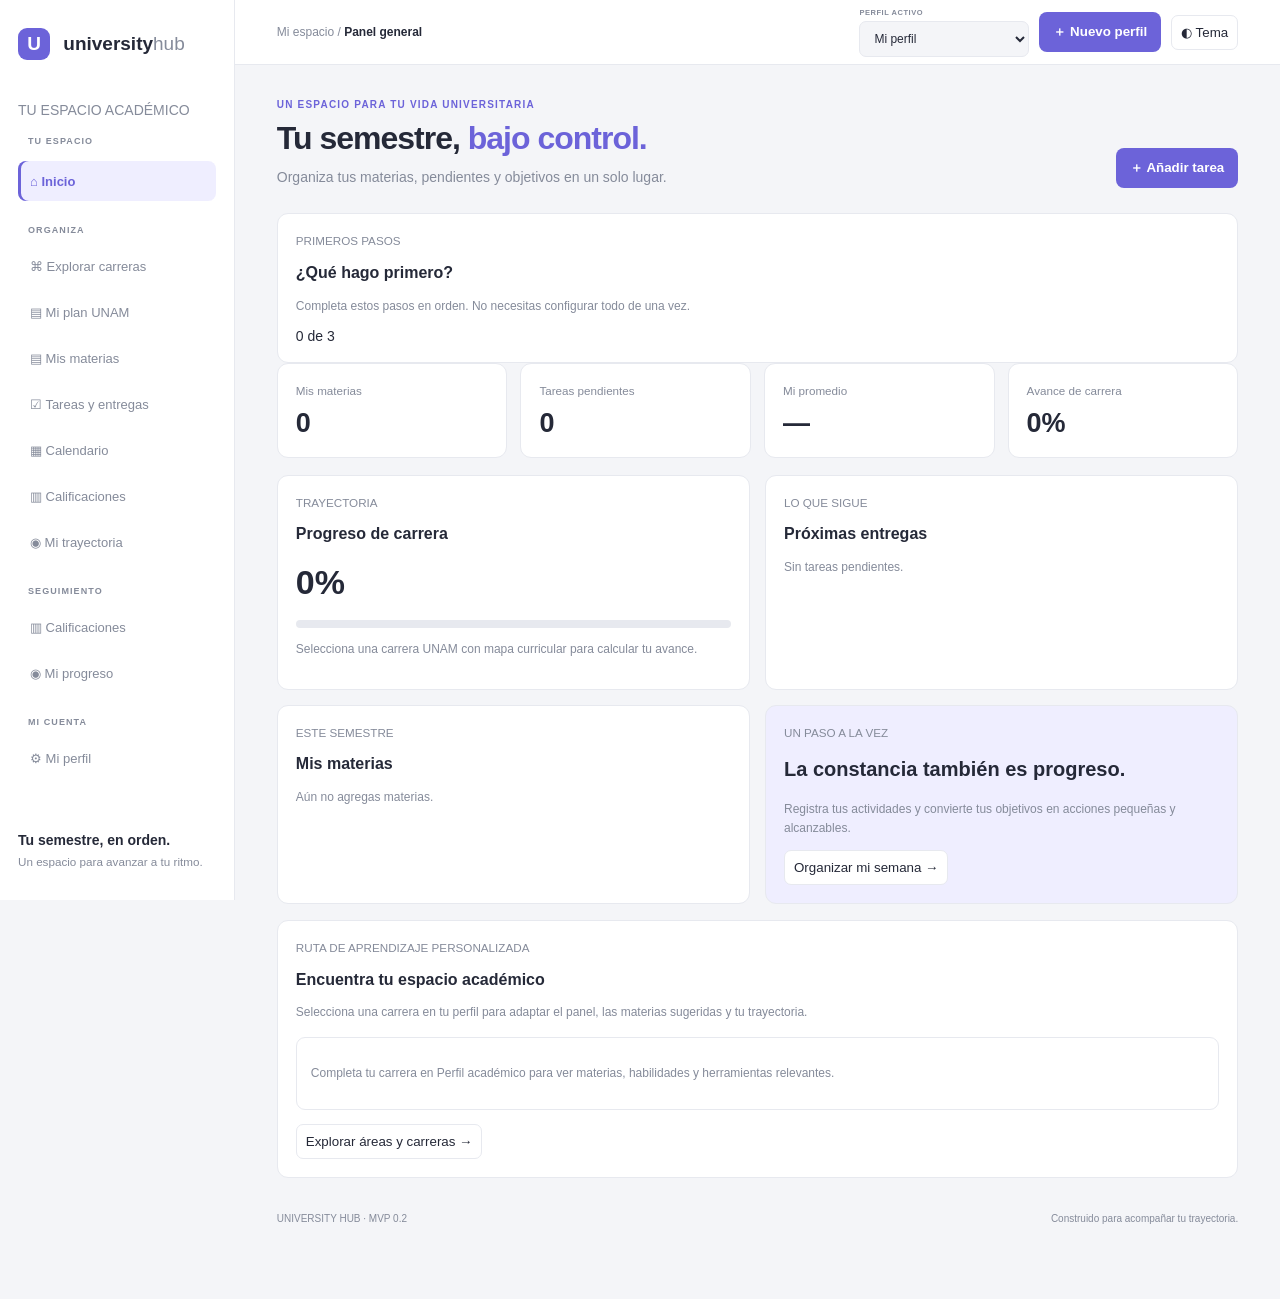
==== commit 4943065c: "Make navigation labels clearer and simplify first-run guide" ====
--- a/frontend/index.html
+++ b/frontend/index.html
@@ -4,39 +4,39 @@
 <meta charset="utf-8">
 <meta name="viewport" content="width=device-width,initial-scale=1">
 <title>University Hub</title>
-<link rel="stylesheet" href="styles.css?v=20261125-10">
+<link rel="stylesheet" href="styles.css?v=20261125-11">
 </head>
 <body>
 <aside class="sidebar">
   <div class="brand"><b>U</b> university<span>hub</span></div>
-  <p class="muted">TU ESPACIO ACADÉMICO</p><div class="nav-caption">INICIO</div>
+  <p class="muted">TU ESPACIO ACADÉMICO</p><div class="nav-caption">TU ESPACIO</div>
   <nav>
-    <button class="active" data-view="dashboard">▦ Panel general</button>
-    <div class="nav-caption">PLANIFICACIÓN</div><button data-view="careers">⌘ Explorar carreras</button>
-    <button data-view="unam-plan">▤ Plan de estudios UNAM</button>
-    <button data-view="subjects">▤ Mis materias</button>
-    <button data-view="tasks">☑ Tareas y entregas</button>
-    <button data-view="calendar">▦ Calendario</button>
+    <button class="active" data-view="dashboard"><span class="nav-icon">⌂</span> Inicio</button>
+    <div class="nav-caption">ORGANIZA</div><button data-view="careers"><span class="nav-icon">⌘</span> Explorar carreras</button>
+    <button data-view="unam-plan"><span class="nav-icon">▤</span> Mi plan UNAM</button>
+    <button data-view="subjects"><span class="nav-icon">▤</span> Mis materias</button>
+    <button data-view="tasks"><span class="nav-icon">☑</span> Tareas y entregas</button>
+    <button data-view="calendar"><span class="nav-icon">▦</span> Calendario</button>
     <button data-view="grades">▥ Calificaciones</button>
     <button data-view="progress">◉ Mi trayectoria</button>
-    <div class="nav-caption">MI CUENTA</div><button data-view="profile">⚙ Perfil académico</button>
+    <div class="nav-caption">SEGUIMIENTO</div><button data-view="grades"><span class="nav-icon">▥</span> Calificaciones</button><button data-view="progress"><span class="nav-icon">◉</span> Mi progreso</button><div class="nav-caption">MI CUENTA</div><button data-view="profile"><span class="nav-icon">⚙</span> Mi perfil</button>
   </nav>
   <div class="side-bottom"><p>Tu semestre, en orden.</p><small>Un espacio para avanzar a tu ritmo.</small></div>
 </aside>
 <main>
-  <header><span>Mi espacio / <b id="crumb">Panel general</b></span><div class="header-actions"><label class="profile-picker"><small>PERFIL ACTIVO</small><select id="profile-select" aria-label="Seleccionar perfil"></select></label><button id="create-profile" class="primary">＋ Nuevo perfil</button><button id="theme">◐ Cambiar tema</button></div></header>
+  <header><span>Mi espacio / <b id="crumb">Panel general</b></span><div class="header-actions"><label class="profile-picker"><small>PERFIL ACTIVO</small><select id="profile-select" aria-label="Seleccionar perfil"></select></label><button id="create-profile" class="primary">＋ Nuevo perfil</button><button id="theme" aria-label="Cambiar entre tema claro y oscuro">◐ Tema</button></div></header>
   <div class="content">
     <div class="welcome">
       <div><small>UN ESPACIO PARA TU VIDA UNIVERSITARIA</small><h1 id="title">Tu semestre, <em>bajo control.</em></h1><p id="subtitle">Organiza tus materias, pendientes y objetivos en un solo lugar.</p></div>
       <button class="primary" id="new-task">＋ Añadir tarea</button>
     </div>
     <section class="view active" id="dashboard">
-      <article class="panel getting-started"><div class="guide-heading"><div><small>GUÍA RÁPIDA</small><h2>Empieza por aquí</h2><p>Sigue estos pasos para dejar tu espacio listo. Puedes volver cuando quieras.</p></div><span class="guide-counter" id="guide-counter">0 de 3</span></div><div class="guide-steps" id="guide-steps"></div></article>
+      <article class="panel getting-started"><div class="guide-heading"><div><small>PRIMEROS PASOS</small><h2>¿Qué hago primero?</h2><p>Completa estos pasos en orden. No necesitas configurar todo de una vez.</p></div><span class="guide-counter" id="guide-counter">0 de 3</span></div><div class="guide-steps" id="guide-steps"></div></article>
       <div class="stats">
-        <article><small>Materias registradas</small><strong id="s-subjects">0</strong></article>
-        <article><small>Pendientes por entregar</small><strong id="s-tasks">0</strong></article>
-        <article><small>Promedio registrado</small><strong id="s-average">—</strong></article>
-        <article><small>Avance de tu carrera</small><strong id="s-progress">0%</strong></article>
+        <article><small>Mis materias</small><strong id="s-subjects">0</strong></article>
+        <article><small>Tareas pendientes</small><strong id="s-tasks">0</strong></article>
+        <article><small>Mi promedio</small><strong id="s-average">—</strong></article>
+        <article><small>Avance de carrera</small><strong id="s-progress">0%</strong></article>
       </div>
       <div class="grid">
         <article class="panel"><small>TRAYECTORIA</small><h2>Progreso de carrera</h2><strong class="big" id="progress">0%</strong><div class="bar"><i id="bar"></i></div><p id="credits">Configura tu plan de estudios para calcular tu avance.</p></article>
@@ -73,7 +73,7 @@
 <dialog id="task-dialog"><form id="task-form"><h2>Nueva tarea</h2><label>Nombre<input id="task-title" required></label><label>Materia<input id="task-subject"></label><label>Fecha<input id="task-date" type="date" required></label><button class="primary">Guardar</button><button type="button" id="cancel-task">Cancelar</button></form></dialog>
 <dialog id="subject-dialog"><form id="subject-form"><h2>Nueva materia</h2><label>Nombre<input id="subject-name" required></label><label>Créditos<input id="subject-credits" type="number" min="1" value="8"></label><label>Calificación opcional<input id="subject-grade" type="number" min="0" max="10" step=".1"></label><button class="primary">Guardar</button><button type="button" id="cancel-subject">Cancelar</button></form></dialog>
 <dialog id="profile-dialog"><form id="profile-create-form"><h2>Crear perfil universitario</h2><label>Nombre del estudiante<input id="new-profile-name" placeholder="Ej. Alex" required></label><label>Carrera<select id="new-profile-career" required><option value="">Selecciona una carrera</option><optgroup label="Matemáticas, estadística y análisis"><option>Actuaría</option><option>Matemáticas</option><option>Matemáticas Aplicadas</option><option>Estadística</option><option>Ciencia de Datos</option><option>Economía</option><option>Finanzas</option></optgroup><optgroup label="Computación y desarrollo"><option>Ciencias de la Computación</option><option>Informática</option><option>Ingeniería de Software</option><option>Sistemas Computacionales</option><option>Inteligencia Artificial</option><option>Ciberseguridad</option><option>Tecnologías de la Información</option></optgroup><optgroup label="Ingeniería y tecnología"><option>Ingeniería en Computación</option><option>Ingeniería Electrónica</option><option>Ingeniería Eléctrica</option><option>Ingeniería Mecatrónica</option><option>Robótica</option><option>Telecomunicaciones</option></optgroup><option>Otra carrera</option></select></label><label>Semestre<input id="new-profile-semester" type="number" min="1" max="20" value="1"></label><button class="primary">Crear y abrir perfil</button><button type="button" id="cancel-profile">Cancelar</button></form></dialog>
-<script src="unam-plans.js?v=20261125-10"></script>
-<script src="app.js?v=20261125-10"></script>
+<script src="unam-plans.js?v=20261125-11"></script>
+<script src="app.js?v=20261125-11"></script>
 </body>
 </html>
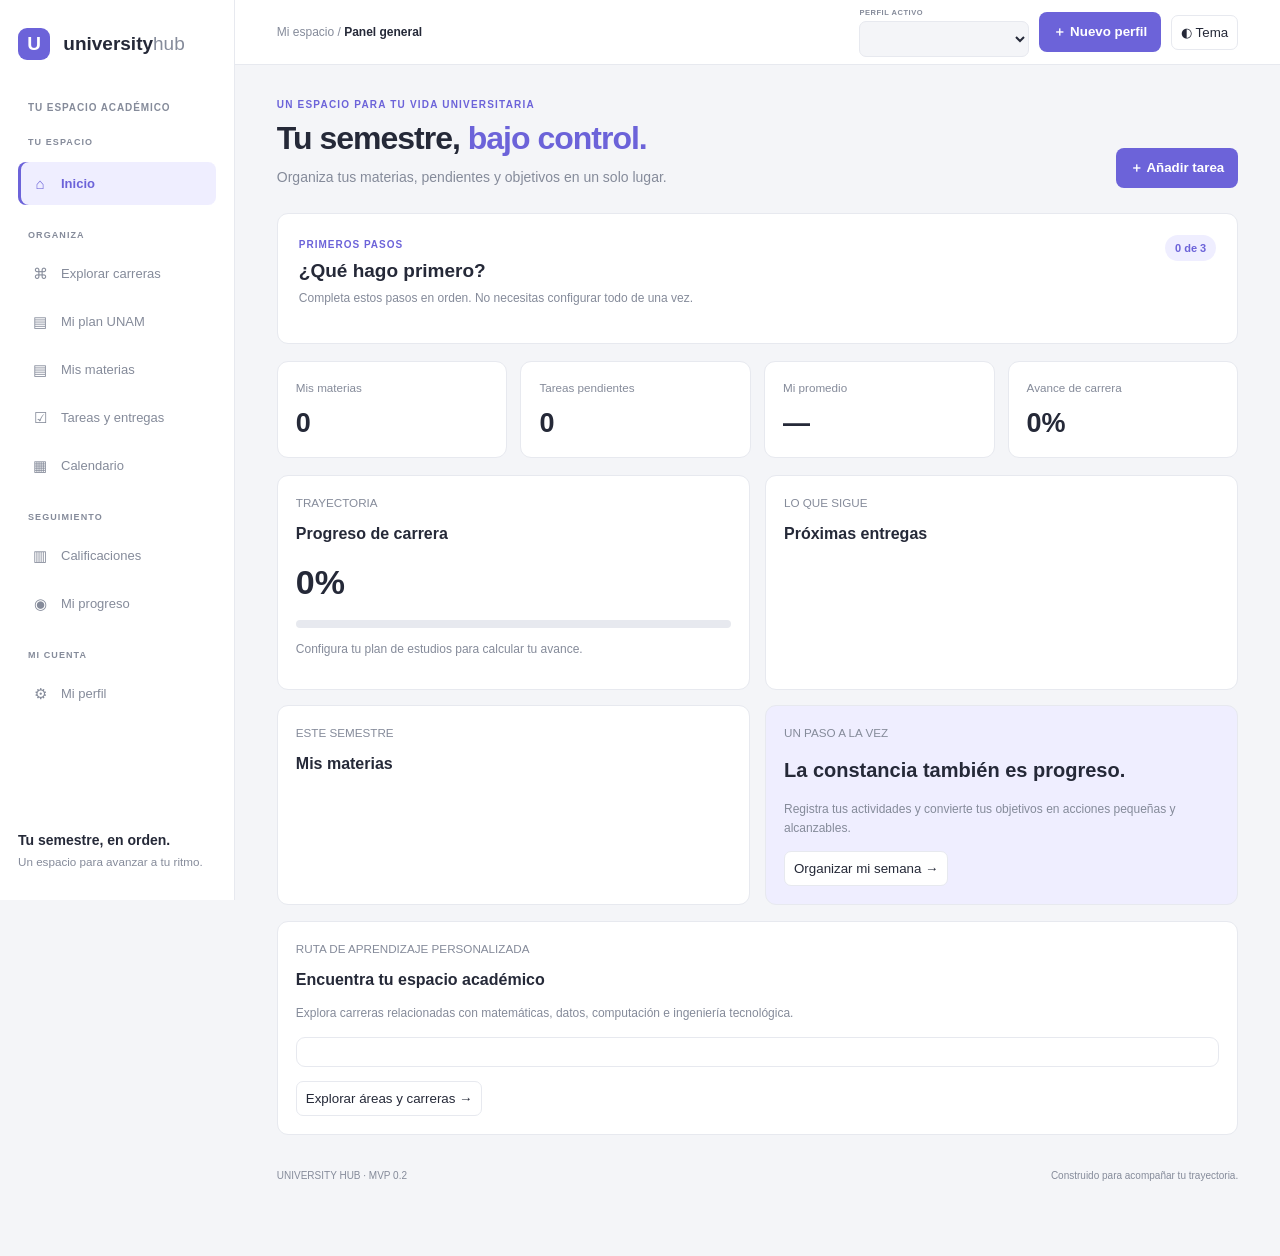
==== commit 08185a84: "Remove duplicate navigation entries and refresh asset cache" ====
--- a/frontend/index.html
+++ b/frontend/index.html
@@ -4,7 +4,7 @@
 <meta charset="utf-8">
 <meta name="viewport" content="width=device-width,initial-scale=1">
 <title>University Hub</title>
-<link rel="stylesheet" href="styles.css?v=20261125-11">
+<link rel="stylesheet" href="styles.css?v=20261125-12">
 </head>
 <body>
 <aside class="sidebar">
@@ -17,8 +17,6 @@
     <button data-view="subjects"><span class="nav-icon">▤</span> Mis materias</button>
     <button data-view="tasks"><span class="nav-icon">☑</span> Tareas y entregas</button>
     <button data-view="calendar"><span class="nav-icon">▦</span> Calendario</button>
-    <button data-view="grades">▥ Calificaciones</button>
-    <button data-view="progress">◉ Mi trayectoria</button>
     <div class="nav-caption">SEGUIMIENTO</div><button data-view="grades"><span class="nav-icon">▥</span> Calificaciones</button><button data-view="progress"><span class="nav-icon">◉</span> Mi progreso</button><div class="nav-caption">MI CUENTA</div><button data-view="profile"><span class="nav-icon">⚙</span> Mi perfil</button>
   </nav>
   <div class="side-bottom"><p>Tu semestre, en orden.</p><small>Un espacio para avanzar a tu ritmo.</small></div>
@@ -73,7 +71,7 @@
 <dialog id="task-dialog"><form id="task-form"><h2>Nueva tarea</h2><label>Nombre<input id="task-title" required></label><label>Materia<input id="task-subject"></label><label>Fecha<input id="task-date" type="date" required></label><button class="primary">Guardar</button><button type="button" id="cancel-task">Cancelar</button></form></dialog>
 <dialog id="subject-dialog"><form id="subject-form"><h2>Nueva materia</h2><label>Nombre<input id="subject-name" required></label><label>Créditos<input id="subject-credits" type="number" min="1" value="8"></label><label>Calificación opcional<input id="subject-grade" type="number" min="0" max="10" step=".1"></label><button class="primary">Guardar</button><button type="button" id="cancel-subject">Cancelar</button></form></dialog>
 <dialog id="profile-dialog"><form id="profile-create-form"><h2>Crear perfil universitario</h2><label>Nombre del estudiante<input id="new-profile-name" placeholder="Ej. Alex" required></label><label>Carrera<select id="new-profile-career" required><option value="">Selecciona una carrera</option><optgroup label="Matemáticas, estadística y análisis"><option>Actuaría</option><option>Matemáticas</option><option>Matemáticas Aplicadas</option><option>Estadística</option><option>Ciencia de Datos</option><option>Economía</option><option>Finanzas</option></optgroup><optgroup label="Computación y desarrollo"><option>Ciencias de la Computación</option><option>Informática</option><option>Ingeniería de Software</option><option>Sistemas Computacionales</option><option>Inteligencia Artificial</option><option>Ciberseguridad</option><option>Tecnologías de la Información</option></optgroup><optgroup label="Ingeniería y tecnología"><option>Ingeniería en Computación</option><option>Ingeniería Electrónica</option><option>Ingeniería Eléctrica</option><option>Ingeniería Mecatrónica</option><option>Robótica</option><option>Telecomunicaciones</option></optgroup><option>Otra carrera</option></select></label><label>Semestre<input id="new-profile-semester" type="number" min="1" max="20" value="1"></label><button class="primary">Crear y abrir perfil</button><button type="button" id="cancel-profile">Cancelar</button></form></dialog>
-<script src="unam-plans.js?v=20261125-11"></script>
-<script src="app.js?v=20261125-11"></script>
+<script src="unam-plans.js?v=20261125-12"></script>
+<script src="app.js?v=20261125-12"></script>
 </body>
 </html>
--- a/frontend/styles.css
+++ b/frontend/styles.css
@@ -157,3 +157,34 @@
 .empty-state{line-height:1.65}
 @media(max-width:1000px){.quick-start{grid-template-columns:1fr}.quick-actions{grid-template-columns:repeat(3,minmax(0,1fr))}}
 @media(max-width:700px){.quick-actions{grid-template-columns:1fr}.quick-start{padding:16px}.welcome{align-items:flex-start;flex-direction:column}.nav-caption{display:none}}
+
+/* Claridad de navegación y guía paso a paso */
+.sidebar .muted{font-size:10px;letter-spacing:.09em;font-weight:700;margin:10px 10px 24px}
+.nav-caption{margin:20px 10px 7px;font-size:9px;color:var(--muted)}
+nav{gap:5px}
+nav button{display:flex;align-items:center;gap:11px;padding:11px 12px;min-height:43px;font-weight:500}
+.nav-icon{display:inline-grid;place-items:center;width:20px;flex:none;font-size:15px;color:var(--muted)}
+nav button.active .nav-icon,nav button:hover .nav-icon{color:var(--accent)}
+.getting-started{margin-bottom:17px;padding:21px}
+.guide-heading{display:flex;align-items:flex-start;justify-content:space-between;gap:16px;margin-bottom:15px}
+.guide-heading small{font-size:10px;font-weight:800;letter-spacing:.1em;color:var(--accent)}
+.guide-heading h2{margin:7px 0 5px;font-size:19px}
+.guide-heading p{margin:0;color:var(--muted);font-size:12px;line-height:1.5}
+.guide-counter{white-space:nowrap;background:var(--soft);color:var(--accent);padding:7px 10px;border-radius:20px;font-size:11px;font-weight:700}
+.guide-steps{display:grid;grid-template-columns:repeat(3,minmax(0,1fr));gap:10px}
+.guide-step{display:grid;grid-template-columns:30px 1fr;gap:9px;align-items:start;padding:13px;border:1px solid var(--line);border-radius:10px;min-width:0}
+.guide-number{display:grid;place-items:center;width:27px;height:27px;border-radius:50%;background:var(--soft);color:var(--accent);font-size:11px;font-weight:800}
+.guide-copy strong{display:block;font-size:12px;line-height:1.4}
+.guide-copy p{margin:5px 0 9px;color:var(--muted);font-size:11px;line-height:1.45}
+.guide-step button{grid-column:2;justify-self:start;border:0;background:transparent;color:var(--accent);font-size:11px;font-weight:700;padding:2px 0}
+.guide-step.is-done{background:color-mix(in srgb,var(--soft) 45%,var(--card));border-color:color-mix(in srgb,var(--accent) 28%,var(--line))}
+.guide-step.is-done .guide-number{background:var(--accent);color:#fff}
+.stats article small{display:block;line-height:1.4;min-height:18px}
+.section-head{gap:14px}
+.section-head p{line-height:1.55;max-width:650px}
+.empty-state{display:flex;flex-direction:column;align-items:flex-start;gap:8px}
+button{transition:filter .15s ease,transform .15s ease}
+button:hover{filter:brightness(.98)}
+button:active{transform:translateY(1px)}
+@media(max-width:950px){.guide-steps{grid-template-columns:1fr}.guide-step{grid-template-columns:30px 1fr auto;align-items:center}.guide-copy p{margin-bottom:0}.guide-step button{grid-column:3;grid-row:1}}
+@media(max-width:650px){.guide-heading{flex-direction:column}.guide-step{grid-template-columns:28px 1fr}.guide-step button{grid-column:2;grid-row:auto}.getting-started{padding:15px}}
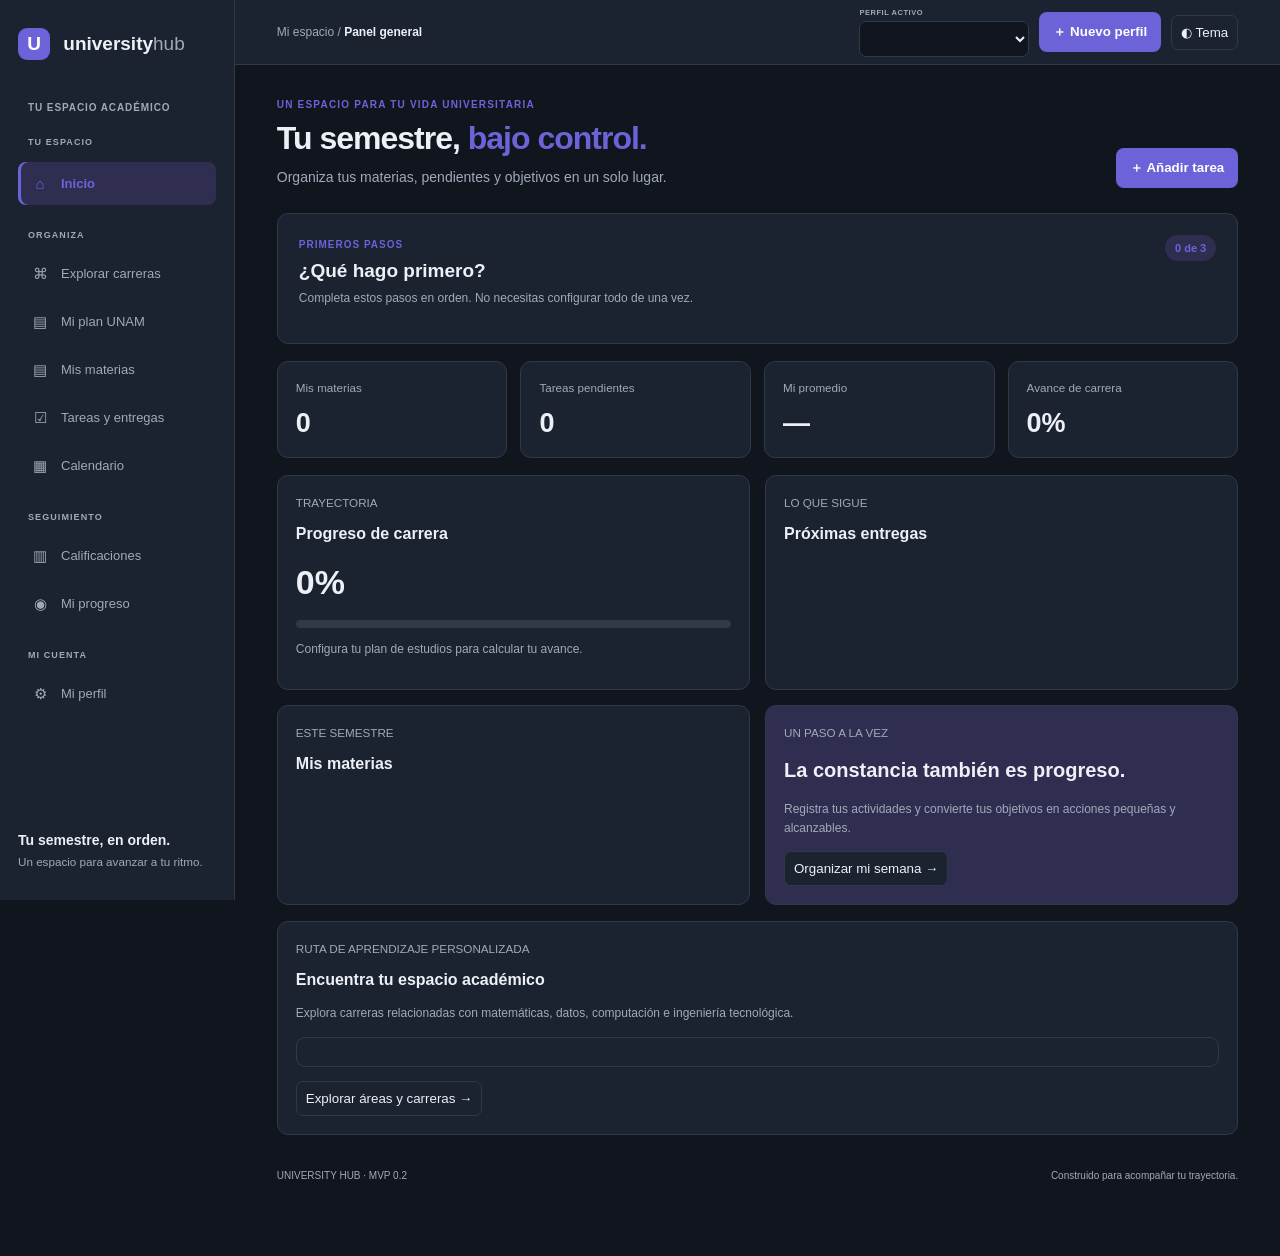
==== commit aa22ffe3: "Set dark appearance as initial University Hub theme" ====
--- a/frontend/index.html
+++ b/frontend/index.html
@@ -4,9 +4,9 @@
 <meta charset="utf-8">
 <meta name="viewport" content="width=device-width,initial-scale=1">
 <title>University Hub</title>
-<link rel="stylesheet" href="styles.css?v=20261125-12">
+<link rel="stylesheet" href="styles.css?v=20261125-13">
 </head>
-<body>
+<body class="dark">
 <aside class="sidebar">
   <div class="brand"><b>U</b> university<span>hub</span></div>
   <p class="muted">TU ESPACIO ACADÉMICO</p><div class="nav-caption">TU ESPACIO</div>
@@ -71,7 +71,7 @@
 <dialog id="task-dialog"><form id="task-form"><h2>Nueva tarea</h2><label>Nombre<input id="task-title" required></label><label>Materia<input id="task-subject"></label><label>Fecha<input id="task-date" type="date" required></label><button class="primary">Guardar</button><button type="button" id="cancel-task">Cancelar</button></form></dialog>
 <dialog id="subject-dialog"><form id="subject-form"><h2>Nueva materia</h2><label>Nombre<input id="subject-name" required></label><label>Créditos<input id="subject-credits" type="number" min="1" value="8"></label><label>Calificación opcional<input id="subject-grade" type="number" min="0" max="10" step=".1"></label><button class="primary">Guardar</button><button type="button" id="cancel-subject">Cancelar</button></form></dialog>
 <dialog id="profile-dialog"><form id="profile-create-form"><h2>Crear perfil universitario</h2><label>Nombre del estudiante<input id="new-profile-name" placeholder="Ej. Alex" required></label><label>Carrera<select id="new-profile-career" required><option value="">Selecciona una carrera</option><optgroup label="Matemáticas, estadística y análisis"><option>Actuaría</option><option>Matemáticas</option><option>Matemáticas Aplicadas</option><option>Estadística</option><option>Ciencia de Datos</option><option>Economía</option><option>Finanzas</option></optgroup><optgroup label="Computación y desarrollo"><option>Ciencias de la Computación</option><option>Informática</option><option>Ingeniería de Software</option><option>Sistemas Computacionales</option><option>Inteligencia Artificial</option><option>Ciberseguridad</option><option>Tecnologías de la Información</option></optgroup><optgroup label="Ingeniería y tecnología"><option>Ingeniería en Computación</option><option>Ingeniería Electrónica</option><option>Ingeniería Eléctrica</option><option>Ingeniería Mecatrónica</option><option>Robótica</option><option>Telecomunicaciones</option></optgroup><option>Otra carrera</option></select></label><label>Semestre<input id="new-profile-semester" type="number" min="1" max="20" value="1"></label><button class="primary">Crear y abrir perfil</button><button type="button" id="cancel-profile">Cancelar</button></form></dialog>
-<script src="unam-plans.js?v=20261125-12"></script>
-<script src="app.js?v=20261125-12"></script>
+<script src="unam-plans.js?v=20261125-13"></script>
+<script src="app.js?v=20261125-13"></script>
 </body>
 </html>
